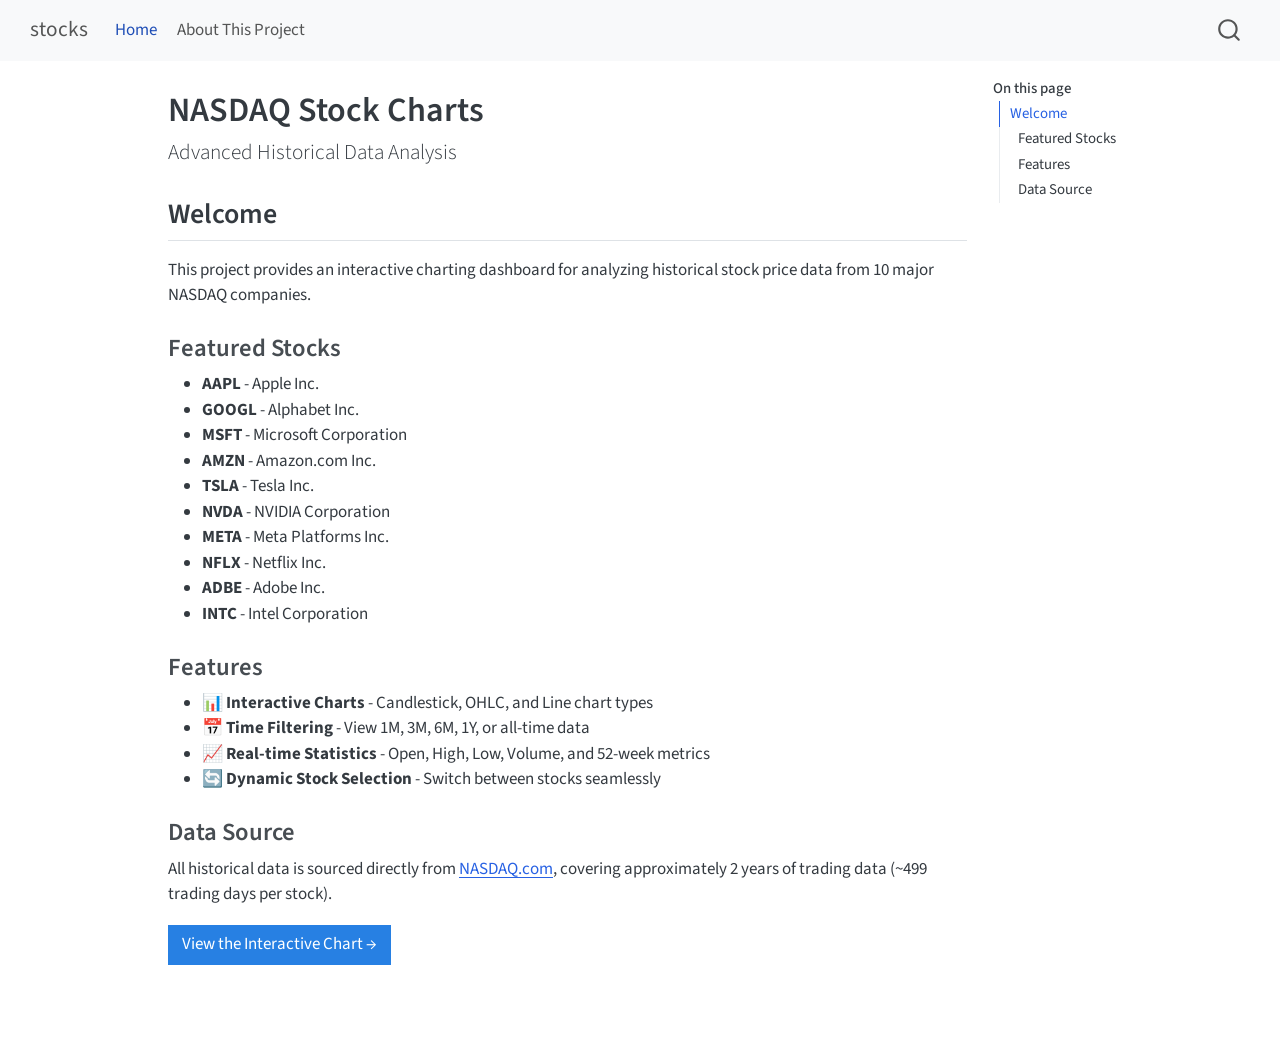
==== docs/index.html @ 2772f7f3 "Initial commit: Quarto website with stock charting dashboard" ====
<!DOCTYPE html>
<html xmlns="http://www.w3.org/1999/xhtml" lang="en" xml:lang="en"><head>

<meta charset="utf-8">
<meta name="generator" content="quarto-1.9.38">

<meta name="viewport" content="width=device-width, initial-scale=1.0, user-scalable=yes">


<title>NASDAQ Stock Charts – stocks</title>
<style>
/* Default styles provided by pandoc.
** See https://pandoc.org/MANUAL.html#variables-for-html for config info.
*/
code{white-space: pre-wrap;}
span.smallcaps{font-variant: small-caps;}
div.columns{display: flex; gap: min(4vw, 1.5em);}
div.column{flex: auto; overflow-x: auto;}
div.hanging-indent{margin-left: 1.5em; text-indent: -1.5em;}
ul.task-list{list-style: none;}
ul.task-list li input[type="checkbox"] {
  width: 0.8em;
  margin: 0 0.8em 0.2em -1em; /* quarto-specific, see https://github.com/quarto-dev/quarto-cli/issues/4556 */ 
  vertical-align: middle;
}
</style>


<script src="site_libs/quarto-nav/quarto-nav.js"></script>
<script src="site_libs/quarto-nav/headroom.min.js"></script>
<script src="site_libs/clipboard/clipboard.min.js"></script>
<script src="site_libs/quarto-search/autocomplete.umd.js"></script>
<script src="site_libs/quarto-search/fuse.min.js"></script>
<script src="site_libs/quarto-search/quarto-search.js"></script>
<meta name="quarto:offset" content="./">
<script src="site_libs/quarto-html/quarto.js" type="module"></script>
<script src="site_libs/quarto-html/tabsets/tabsets.js" type="module"></script>
<script src="site_libs/quarto-html/popper.min.js"></script>
<script src="site_libs/quarto-html/tippy.umd.min.js"></script>
<script src="site_libs/quarto-html/anchor.min.js"></script>
<link href="site_libs/quarto-html/tippy.css" rel="stylesheet">
<link href="site_libs/quarto-html/quarto-syntax-highlighting-15634bcf2e68342d4ad2dfa704d543f6.css" rel="stylesheet" id="quarto-text-highlighting-styles">
<script src="site_libs/bootstrap/bootstrap.min.js"></script>
<link href="site_libs/bootstrap/bootstrap-icons.css" rel="stylesheet">
<link href="site_libs/bootstrap/bootstrap-88cb2e4dfe34b2337e397212b10c4ae9.min.css" rel="stylesheet" append-hash="true" id="quarto-bootstrap" data-mode="light">
<script id="quarto-search-options" type="application/json">{
  "location": "navbar",
  "copy-button": false,
  "collapse-after": 3,
  "panel-placement": "end",
  "type": "overlay",
  "limit": 50,
  "keyboard-shortcut": [
    "f",
    "/",
    "s"
  ],
  "show-item-context": false,
  "language": {
    "search-no-results-text": "No results",
    "search-matching-documents-text": "matching documents",
    "search-copy-link-title": "Copy link to search",
    "search-hide-matches-text": "Hide additional matches",
    "search-more-match-text": "more match in this document",
    "search-more-matches-text": "more matches in this document",
    "search-clear-button-title": "Clear",
    "search-text-placeholder": "",
    "search-detached-cancel-button-title": "Cancel",
    "search-submit-button-title": "Submit",
    "search-label": "Search"
  }
}</script>


<link rel="stylesheet" href="styles.css">
</head>

<body class="nav-fixed quarto-light">

<div id="quarto-search-results"></div>
  <header id="quarto-header" class="headroom fixed-top">
    <nav class="navbar navbar-expand-lg " data-bs-theme="dark">
      <div class="navbar-container container-fluid">
      <div class="navbar-brand-container mx-auto">
    <a class="navbar-brand" href="./index.html">
    <span class="navbar-title">stocks</span>
    </a>
  </div>
            <div id="quarto-search" class="" title="Search"></div>
          <button class="navbar-toggler" type="button" data-bs-toggle="collapse" data-bs-target="#navbarCollapse" aria-controls="navbarCollapse" role="menu" aria-expanded="false" aria-label="Toggle navigation" onclick="if (window.quartoToggleHeadroom) { window.quartoToggleHeadroom(); }">
  <span class="navbar-toggler-icon"></span>
</button>
          <div class="collapse navbar-collapse" id="navbarCollapse">
            <ul class="navbar-nav navbar-nav-scroll me-auto">
  <li class="nav-item">
    <a class="nav-link active" href="./index.html" aria-current="page"> 
<span class="menu-text">Home</span></a>
  </li>  
  <li class="nav-item">
    <a class="nav-link" href="./about.html"> 
<span class="menu-text">About This Project</span></a>
  </li>  
</ul>
          </div> <!-- /navcollapse -->
            <div class="quarto-navbar-tools">
</div>
      </div> <!-- /container-fluid -->
    </nav>
</header>
<!-- content -->
<div id="quarto-content" class="quarto-container page-columns page-rows-contents page-layout-article page-navbar">
<!-- sidebar -->
<!-- margin-sidebar -->
    <div id="quarto-margin-sidebar" class="sidebar margin-sidebar">
        <nav id="TOC" role="doc-toc" class="toc-active">
    <h2 id="toc-title">On this page</h2>
   
  <ul>
  <li><a href="#welcome" id="toc-welcome" class="nav-link active" data-scroll-target="#welcome">Welcome</a>
  <ul class="collapse">
  <li><a href="#featured-stocks" id="toc-featured-stocks" class="nav-link" data-scroll-target="#featured-stocks">Featured Stocks</a></li>
  <li><a href="#features" id="toc-features" class="nav-link" data-scroll-target="#features">Features</a></li>
  <li><a href="#data-source" id="toc-data-source" class="nav-link" data-scroll-target="#data-source">Data Source</a></li>
  </ul></li>
  </ul>
</nav>
    </div>
<!-- main -->
<main class="content" id="quarto-document-content">

<header id="title-block-header" class="quarto-title-block default">
<div class="quarto-title">
<h1 class="title">NASDAQ Stock Charts</h1>
<p class="subtitle lead">Advanced Historical Data Analysis</p>
</div>



<div class="quarto-title-meta">

    
  
    
  </div>
  


</header>


<section id="welcome" class="level2">
<h2 class="anchored" data-anchor-id="welcome">Welcome</h2>
<p>This project provides an interactive charting dashboard for analyzing historical stock price data from 10 major NASDAQ companies.</p>
<section id="featured-stocks" class="level3">
<h3 class="anchored" data-anchor-id="featured-stocks">Featured Stocks</h3>
<ul>
<li><strong>AAPL</strong> - Apple Inc.</li>
<li><strong>GOOGL</strong> - Alphabet Inc.</li>
<li><strong>MSFT</strong> - Microsoft Corporation</li>
<li><strong>AMZN</strong> - Amazon.com Inc.</li>
<li><strong>TSLA</strong> - Tesla Inc.</li>
<li><strong>NVDA</strong> - NVIDIA Corporation</li>
<li><strong>META</strong> - Meta Platforms Inc.</li>
<li><strong>NFLX</strong> - Netflix Inc.</li>
<li><strong>ADBE</strong> - Adobe Inc.</li>
<li><strong>INTC</strong> - Intel Corporation</li>
</ul>
</section>
<section id="features" class="level3">
<h3 class="anchored" data-anchor-id="features">Features</h3>
<ul>
<li>📊 <strong>Interactive Charts</strong> - Candlestick, OHLC, and Line chart types</li>
<li>📅 <strong>Time Filtering</strong> - View 1M, 3M, 6M, 1Y, or all-time data</li>
<li>📈 <strong>Real-time Statistics</strong> - Open, High, Low, Volume, and 52-week metrics</li>
<li>🔄 <strong>Dynamic Stock Selection</strong> - Switch between stocks seamlessly</li>
</ul>
</section>
<section id="data-source" class="level3">
<h3 class="anchored" data-anchor-id="data-source">Data Source</h3>
<p>All historical data is sourced directly from <a href="https://www.nasdaq.com/market-activity/quotes/historical">NASDAQ.com</a>, covering approximately 2 years of trading data (~499 trading days per stock).</p>
<p><a href="chart.html" class="btn btn-primary">View the Interactive Chart →</a></p>


</section>
</section>

</main> <!-- /main -->
<script id="quarto-html-after-body" type="application/javascript">
  window.document.addEventListener("DOMContentLoaded", function (event) {
    const icon = "";
    const anchorJS = new window.AnchorJS();
    anchorJS.options = {
      placement: 'right',
      icon: icon
    };
    anchorJS.add('.anchored');
    const isCodeAnnotation = (el) => {
      for (const clz of el.classList) {
        if (clz.startsWith('code-annotation-')) {                     
          return true;
        }
      }
      return false;
    }
    const onCopySuccess = function(e) {
      // button target
      const button = e.trigger;
      // don't keep focus
      button.blur();
      // flash "checked"
      button.classList.add('code-copy-button-checked');
      var currentTitle = button.getAttribute("title");
      button.setAttribute("title", "Copied!");
      let tooltip;
      if (window.bootstrap) {
        button.setAttribute("data-bs-toggle", "tooltip");
        button.setAttribute("data-bs-placement", "left");
        button.setAttribute("data-bs-title", "Copied!");
        tooltip = new bootstrap.Tooltip(button, 
          { trigger: "manual", 
            customClass: "code-copy-button-tooltip",
            offset: [0, -8]});
        tooltip.show();    
      }
      setTimeout(function() {
        if (tooltip) {
          tooltip.hide();
          button.removeAttribute("data-bs-title");
          button.removeAttribute("data-bs-toggle");
          button.removeAttribute("data-bs-placement");
        }
        button.setAttribute("title", currentTitle);
        button.classList.remove('code-copy-button-checked');
      }, 1000);
      // clear code selection
      e.clearSelection();
    }
    const getTextToCopy = function(trigger) {
      const outerScaffold = trigger.parentElement.cloneNode(true);
      const codeEl = outerScaffold.querySelector('code');
      for (const childEl of codeEl.children) {
        if (isCodeAnnotation(childEl)) {
          childEl.remove();
        }
      }
      return codeEl.innerText;
    }
    const clipboard = new window.ClipboardJS('.code-copy-button:not([data-in-quarto-modal])', {
      text: getTextToCopy
    });
    clipboard.on('success', onCopySuccess);
    if (window.document.getElementById('quarto-embedded-source-code-modal')) {
      const clipboardModal = new window.ClipboardJS('.code-copy-button[data-in-quarto-modal]', {
        text: getTextToCopy,
        container: window.document.getElementById('quarto-embedded-source-code-modal')
      });
      clipboardModal.on('success', onCopySuccess);
    }
      var localhostRegex = new RegExp(/^(?:http|https):\/\/localhost\:?[0-9]*\//);
      var mailtoRegex = new RegExp(/^mailto:/);
        var filterRegex = new RegExp('/' + window.location.host + '/');
      var isInternal = (href) => {
          return filterRegex.test(href) || localhostRegex.test(href) || mailtoRegex.test(href);
      }
      // Inspect non-navigation links and adorn them if external
     var links = window.document.querySelectorAll('a[href]:not(.nav-link):not(.navbar-brand):not(.toc-action):not(.sidebar-link):not(.sidebar-item-toggle):not(.pagination-link):not(.no-external):not([aria-hidden]):not(.dropdown-item):not(.quarto-navigation-tool):not(.about-link)');
      for (var i=0; i<links.length; i++) {
        const link = links[i];
        if (!isInternal(link.href)) {
          // undo the damage that might have been done by quarto-nav.js in the case of
          // links that we want to consider external
          if (link.dataset.originalHref !== undefined) {
            link.href = link.dataset.originalHref;
          }
        }
      }
    function tippyHover(el, contentFn, onTriggerFn, onUntriggerFn) {
      const config = {
        allowHTML: true,
        maxWidth: 500,
        delay: 100,
        arrow: false,
        appendTo: function(el) {
            return el.parentElement;
        },
        interactive: true,
        interactiveBorder: 10,
        theme: 'quarto',
        placement: 'bottom-start',
      };
      if (contentFn) {
        config.content = contentFn;
      }
      if (onTriggerFn) {
        config.onTrigger = onTriggerFn;
      }
      if (onUntriggerFn) {
        config.onUntrigger = onUntriggerFn;
      }
      window.tippy(el, config); 
    }
    const noterefs = window.document.querySelectorAll('a[role="doc-noteref"]');
    for (var i=0; i<noterefs.length; i++) {
      const ref = noterefs[i];
      tippyHover(ref, function() {
        // use id or data attribute instead here
        let href = ref.getAttribute('data-footnote-href') || ref.getAttribute('href');
        try { href = new URL(href).hash; } catch {}
        const id = href.replace(/^#\/?/, "");
        const note = window.document.getElementById(id);
        if (note) {
          return note.innerHTML;
        } else {
          return "";
        }
      });
    }
    const xrefs = window.document.querySelectorAll('a.quarto-xref');
    const processXRef = (id, note) => {
      // Strip column container classes
      const stripColumnClz = (el) => {
        el.classList.remove("page-full", "page-columns");
        if (el.children) {
          for (const child of el.children) {
            stripColumnClz(child);
          }
        }
      }
      stripColumnClz(note)
      if (id === null || id.startsWith('sec-')) {
        // Special case sections, only their first couple elements
        const container = document.createElement("div");
        if (note.children && note.children.length > 2) {
          container.appendChild(note.children[0].cloneNode(true));
          for (let i = 1; i < note.children.length; i++) {
            const child = note.children[i];
            if (child.tagName === "P" && child.innerText === "") {
              continue;
            } else {
              container.appendChild(child.cloneNode(true));
              break;
            }
          }
          if (window.Quarto?.typesetMath) {
            window.Quarto.typesetMath(container);
          }
          return container.innerHTML
        } else {
          if (window.Quarto?.typesetMath) {
            window.Quarto.typesetMath(note);
          }
          return note.innerHTML;
        }
      } else {
        // Remove any anchor links if they are present
        const anchorLink = note.querySelector('a.anchorjs-link');
        if (anchorLink) {
          anchorLink.remove();
        }
        if (window.Quarto?.typesetMath) {
          window.Quarto.typesetMath(note);
        }
        if (note.classList.contains("callout")) {
          return note.outerHTML;
        } else {
          return note.innerHTML;
        }
      }
    }
    for (var i=0; i<xrefs.length; i++) {
      const xref = xrefs[i];
      tippyHover(xref, undefined, function(instance) {
        instance.disable();
        let url = xref.getAttribute('href');
        let hash = undefined; 
        if (url.startsWith('#')) {
          hash = url;
        } else {
          try { hash = new URL(url).hash; } catch {}
        }
        if (hash) {
          const id = hash.replace(/^#\/?/, "");
          const note = window.document.getElementById(id);
          if (note !== null) {
            try {
              const html = processXRef(id, note.cloneNode(true));
              instance.setContent(html);
            } finally {
              instance.enable();
              instance.show();
            }
          } else {
            // See if we can fetch this
            fetch(url.split('#')[0])
            .then(res => res.text())
            .then(html => {
              const parser = new DOMParser();
              const htmlDoc = parser.parseFromString(html, "text/html");
              const note = htmlDoc.getElementById(id);
              if (note !== null) {
                const html = processXRef(id, note);
                instance.setContent(html);
              } 
            }).finally(() => {
              instance.enable();
              instance.show();
            });
          }
        } else {
          // See if we can fetch a full url (with no hash to target)
          // This is a special case and we should probably do some content thinning / targeting
          fetch(url)
          .then(res => res.text())
          .then(html => {
            const parser = new DOMParser();
            const htmlDoc = parser.parseFromString(html, "text/html");
            const note = htmlDoc.querySelector('main.content');
            if (note !== null) {
              // This should only happen for chapter cross references
              // (since there is no id in the URL)
              // remove the first header
              if (note.children.length > 0 && note.children[0].tagName === "HEADER") {
                note.children[0].remove();
              }
              const html = processXRef(null, note);
              instance.setContent(html);
            } 
          }).finally(() => {
            instance.enable();
            instance.show();
          });
        }
      }, function(instance) {
      });
    }
        let selectedAnnoteEl;
        const selectorForAnnotation = ( cell, annotation) => {
          let cellAttr = 'data-code-cell="' + cell + '"';
          let lineAttr = 'data-code-annotation="' +  annotation + '"';
          const selector = 'span[' + cellAttr + '][' + lineAttr + ']';
          return selector;
        }
        const selectCodeLines = (annoteEl) => {
          const doc = window.document;
          const targetCell = annoteEl.getAttribute("data-target-cell");
          const targetAnnotation = annoteEl.getAttribute("data-target-annotation");
          const annoteSpan = window.document.querySelector(selectorForAnnotation(targetCell, targetAnnotation));
          const lines = annoteSpan.getAttribute("data-code-lines").split(",");
          const lineIds = lines.map((line) => {
            return targetCell + "-" + line;
          })
          let top = null;
          let height = null;
          let parent = null;
          if (lineIds.length > 0) {
              //compute the position of the single el (top and bottom and make a div)
              const el = window.document.getElementById(lineIds[0]);
              top = el.offsetTop;
              height = el.offsetHeight;
              parent = el.parentElement.parentElement;
            if (lineIds.length > 1) {
              const lastEl = window.document.getElementById(lineIds[lineIds.length - 1]);
              const bottom = lastEl.offsetTop + lastEl.offsetHeight;
              height = bottom - top;
            }
            if (top !== null && height !== null && parent !== null) {
              // cook up a div (if necessary) and position it 
              let div = window.document.getElementById("code-annotation-line-highlight");
              if (div === null) {
                div = window.document.createElement("div");
                div.setAttribute("id", "code-annotation-line-highlight");
                div.style.position = 'absolute';
                parent.appendChild(div);
              }
              div.style.top = top - 2 + "px";
              div.style.height = height + 4 + "px";
              div.style.left = 0;
              let gutterDiv = window.document.getElementById("code-annotation-line-highlight-gutter");
              if (gutterDiv === null) {
                gutterDiv = window.document.createElement("div");
                gutterDiv.setAttribute("id", "code-annotation-line-highlight-gutter");
                gutterDiv.style.position = 'absolute';
                const codeCell = window.document.getElementById(targetCell);
                const gutter = codeCell.querySelector('.code-annotation-gutter');
                gutter.appendChild(gutterDiv);
              }
              gutterDiv.style.top = top - 2 + "px";
              gutterDiv.style.height = height + 4 + "px";
            }
            selectedAnnoteEl = annoteEl;
          }
        };
        const unselectCodeLines = () => {
          const elementsIds = ["code-annotation-line-highlight", "code-annotation-line-highlight-gutter"];
          elementsIds.forEach((elId) => {
            const div = window.document.getElementById(elId);
            if (div) {
              div.remove();
            }
          });
          selectedAnnoteEl = undefined;
        };
          // Handle positioning of the toggle
      window.addEventListener(
        "resize",
        throttle(() => {
          elRect = undefined;
          if (selectedAnnoteEl) {
            selectCodeLines(selectedAnnoteEl);
          }
        }, 10)
      );
      function throttle(fn, ms) {
      let throttle = false;
      let timer;
        return (...args) => {
          if(!throttle) { // first call gets through
              fn.apply(this, args);
              throttle = true;
          } else { // all the others get throttled
              if(timer) clearTimeout(timer); // cancel #2
              timer = setTimeout(() => {
                fn.apply(this, args);
                timer = throttle = false;
              }, ms);
          }
        };
      }
        // Attach click handler to the DT
        const annoteDls = window.document.querySelectorAll('dt[data-target-cell]');
        for (const annoteDlNode of annoteDls) {
          annoteDlNode.addEventListener('click', (event) => {
            const clickedEl = event.target;
            if (clickedEl !== selectedAnnoteEl) {
              unselectCodeLines();
              const activeEl = window.document.querySelector('dt[data-target-cell].code-annotation-active');
              if (activeEl) {
                activeEl.classList.remove('code-annotation-active');
              }
              selectCodeLines(clickedEl);
              clickedEl.classList.add('code-annotation-active');
            } else {
              // Unselect the line
              unselectCodeLines();
              clickedEl.classList.remove('code-annotation-active');
            }
          });
        }
    const findCites = (el) => {
      const parentEl = el.parentElement;
      if (parentEl) {
        const cites = parentEl.dataset.cites;
        if (cites) {
          return {
            el,
            cites: cites.split(' ')
          };
        } else {
          return findCites(el.parentElement)
        }
      } else {
        return undefined;
      }
    };
    var bibliorefs = window.document.querySelectorAll('a[role="doc-biblioref"]');
    for (var i=0; i<bibliorefs.length; i++) {
      const ref = bibliorefs[i];
      const citeInfo = findCites(ref);
      if (citeInfo) {
        tippyHover(citeInfo.el, function() {
          var popup = window.document.createElement('div');
          citeInfo.cites.forEach(function(cite) {
            var citeDiv = window.document.createElement('div');
            citeDiv.classList.add('hanging-indent');
            citeDiv.classList.add('csl-entry');
            var biblioDiv = window.document.getElementById('ref-' + cite);
            if (biblioDiv) {
              citeDiv.innerHTML = biblioDiv.innerHTML;
            }
            popup.appendChild(citeDiv);
          });
          return popup.innerHTML;
        });
      }
    }
  });
  </script>
</div> <!-- /content -->




</body></html>
---- docs/site_libs/quarto-html/tippy.css ----
.tippy-box[data-animation=fade][data-state=hidden]{opacity:0}[data-tippy-root]{max-width:calc(100vw - 10px)}.tippy-box{position:relative;background-color:#333;color:#fff;border-radius:4px;font-size:14px;line-height:1.4;white-space:normal;outline:0;transition-property:transform,visibility,opacity}.tippy-box[data-placement^=top]>.tippy-arrow{bottom:0}.tippy-box[data-placement^=top]>.tippy-arrow:before{bottom:-7px;left:0;border-width:8px 8px 0;border-top-color:initial;transform-origin:center top}.tippy-box[data-placement^=bottom]>.tippy-arrow{top:0}.tippy-box[data-placement^=bottom]>.tippy-arrow:before{top:-7px;left:0;border-width:0 8px 8px;border-bottom-color:initial;transform-origin:center bottom}.tippy-box[data-placement^=left]>.tippy-arrow{right:0}.tippy-box[data-placement^=left]>.tippy-arrow:before{border-width:8px 0 8px 8px;border-left-color:initial;right:-7px;transform-origin:center left}.tippy-box[data-placement^=right]>.tippy-arrow{left:0}.tippy-box[data-placement^=right]>.tippy-arrow:before{left:-7px;border-width:8px 8px 8px 0;border-right-color:initial;transform-origin:center right}.tippy-box[data-inertia][data-state=visible]{transition-timing-function:cubic-bezier(.54,1.5,.38,1.11)}.tippy-arrow{width:16px;height:16px;color:#333}.tippy-arrow:before{content:"";position:absolute;border-color:transparent;border-style:solid}.tippy-content{position:relative;padding:5px 9px;z-index:1}
---- docs/site_libs/quarto-html/quarto-syntax-highlighting-15634bcf2e68342d4ad2dfa704d543f6.css ----
/* quarto syntax highlight colors */
:root {
  --quarto-hl-ot-color: #003B4F;
  --quarto-hl-at-color: #657422;
  --quarto-hl-ss-color: #20794D;
  --quarto-hl-an-color: #5E5E5E;
  --quarto-hl-fu-color: #4758AB;
  --quarto-hl-st-color: #20794D;
  --quarto-hl-cf-color: #003B4F;
  --quarto-hl-op-color: #5E5E5E;
  --quarto-hl-er-color: #AD0000;
  --quarto-hl-bn-color: #AD0000;
  --quarto-hl-al-color: #AD0000;
  --quarto-hl-va-color: #111111;
  --quarto-hl-bu-color: inherit;
  --quarto-hl-ex-color: inherit;
  --quarto-hl-pp-color: #AD0000;
  --quarto-hl-in-color: #5E5E5E;
  --quarto-hl-vs-color: #20794D;
  --quarto-hl-wa-color: #5E5E5E;
  --quarto-hl-do-color: #5E5E5E;
  --quarto-hl-im-color: #00769E;
  --quarto-hl-ch-color: #20794D;
  --quarto-hl-dt-color: #AD0000;
  --quarto-hl-fl-color: #AD0000;
  --quarto-hl-co-color: #5E5E5E;
  --quarto-hl-cv-color: #5E5E5E;
  --quarto-hl-cn-color: #8f5902;
  --quarto-hl-sc-color: #5E5E5E;
  --quarto-hl-dv-color: #AD0000;
  --quarto-hl-kw-color: #003B4F;
}

/* other quarto variables */
:root {
  --quarto-font-monospace: SFMono-Regular, Menlo, Monaco, Consolas, "Liberation Mono", "Courier New", monospace;
}

/* syntax highlight based on Pandoc's rules */
pre > code.sourceCode > span {
  color: #003B4F;
}

code.sourceCode > span {
  color: #003B4F;
}

div.sourceCode,
div.sourceCode pre.sourceCode {
  color: #003B4F;
}

/* Normal */
code span {
  color: #003B4F;
}

/* Alert */
code span.al {
  color: #AD0000;
  font-style: inherit;
}

/* Annotation */
code span.an {
  color: #5E5E5E;
  font-style: inherit;
}

/* Attribute */
code span.at {
  color: #657422;
  font-style: inherit;
}

/* BaseN */
code span.bn {
  color: #AD0000;
  font-style: inherit;
}

/* BuiltIn */
code span.bu {
  font-style: inherit;
}

/* ControlFlow */
code span.cf {
  color: #003B4F;
  font-weight: bold;
  font-style: inherit;
}

/* Char */
code span.ch {
  color: #20794D;
  font-style: inherit;
}

/* Constant */
code span.cn {
  color: #8f5902;
  font-style: inherit;
}

/* Comment */
code span.co {
  color: #5E5E5E;
  font-style: inherit;
}

/* CommentVar */
code span.cv {
  color: #5E5E5E;
  font-style: italic;
}

/* Documentation */
code span.do {
  color: #5E5E5E;
  font-style: italic;
}

/* DataType */
code span.dt {
  color: #AD0000;
  font-style: inherit;
}

/* DecVal */
code span.dv {
  color: #AD0000;
  font-style: inherit;
}

/* Error */
code span.er {
  color: #AD0000;
  font-style: inherit;
}

/* Extension */
code span.ex {
  font-style: inherit;
}

/* Float */
code span.fl {
  color: #AD0000;
  font-style: inherit;
}

/* Function */
code span.fu {
  color: #4758AB;
  font-style: inherit;
}

/* Import */
code span.im {
  color: #00769E;
  font-style: inherit;
}

/* Information */
code span.in {
  color: #5E5E5E;
  font-style: inherit;
}

/* Keyword */
code span.kw {
  color: #003B4F;
  font-weight: bold;
  font-style: inherit;
}

/* Operator */
code span.op {
  color: #5E5E5E;
  font-style: inherit;
}

/* Other */
code span.ot {
  color: #003B4F;
  font-style: inherit;
}

/* Preprocessor */
code span.pp {
  color: #AD0000;
  font-style: inherit;
}

/* SpecialChar */
code span.sc {
  color: #5E5E5E;
  font-style: inherit;
}

/* SpecialString */
code span.ss {
  color: #20794D;
  font-style: inherit;
}

/* String */
code span.st {
  color: #20794D;
  font-style: inherit;
}

/* Variable */
code span.va {
  color: #111111;
  font-style: inherit;
}

/* VerbatimString */
code span.vs {
  color: #20794D;
  font-style: inherit;
}

/* Warning */
code span.wa {
  color: #5E5E5E;
  font-style: italic;
}

.prevent-inlining {
  content: "</";
}

/*# sourceMappingURL=f23921c56f73e400b49028c9186a1aa0.css.map */
---- docs/styles.css ----
/* css styles */
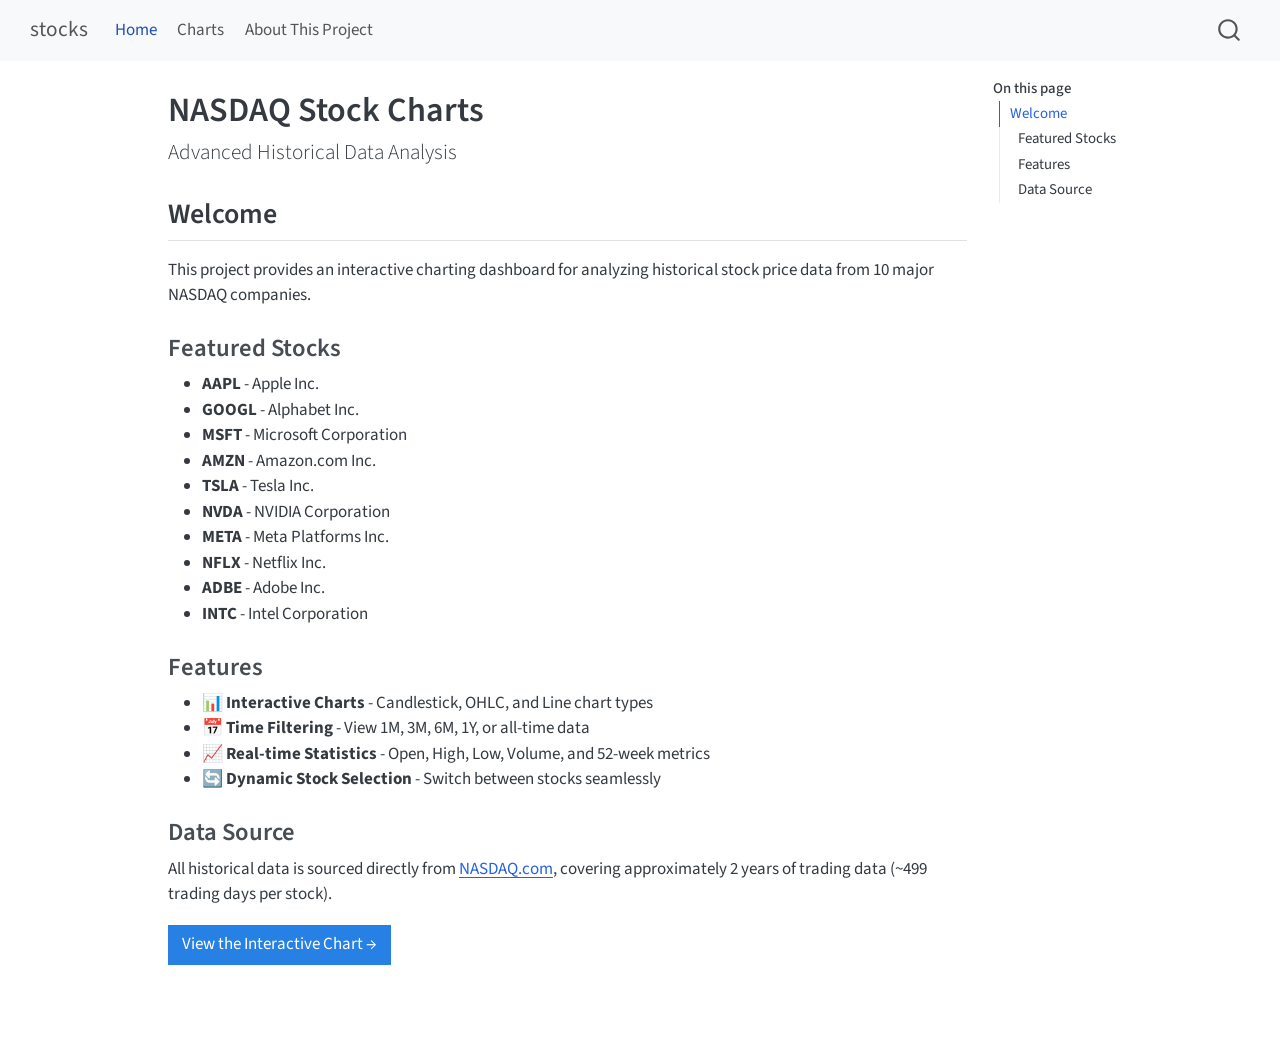
==== commit ce72c89d: "Add interactive charts as Quarto page" ====
--- a/docs/index.html
+++ b/docs/index.html
@@ -97,6 +97,10 @@
 <span class="menu-text">Home</span></a>
   </li>  
   <li class="nav-item">
+    <a class="nav-link" href="./charts.html"> 
+<span class="menu-text">Charts</span></a>
+  </li>  
+  <li class="nav-item">
     <a class="nav-link" href="./about.html"> 
 <span class="menu-text">About This Project</span></a>
   </li>  
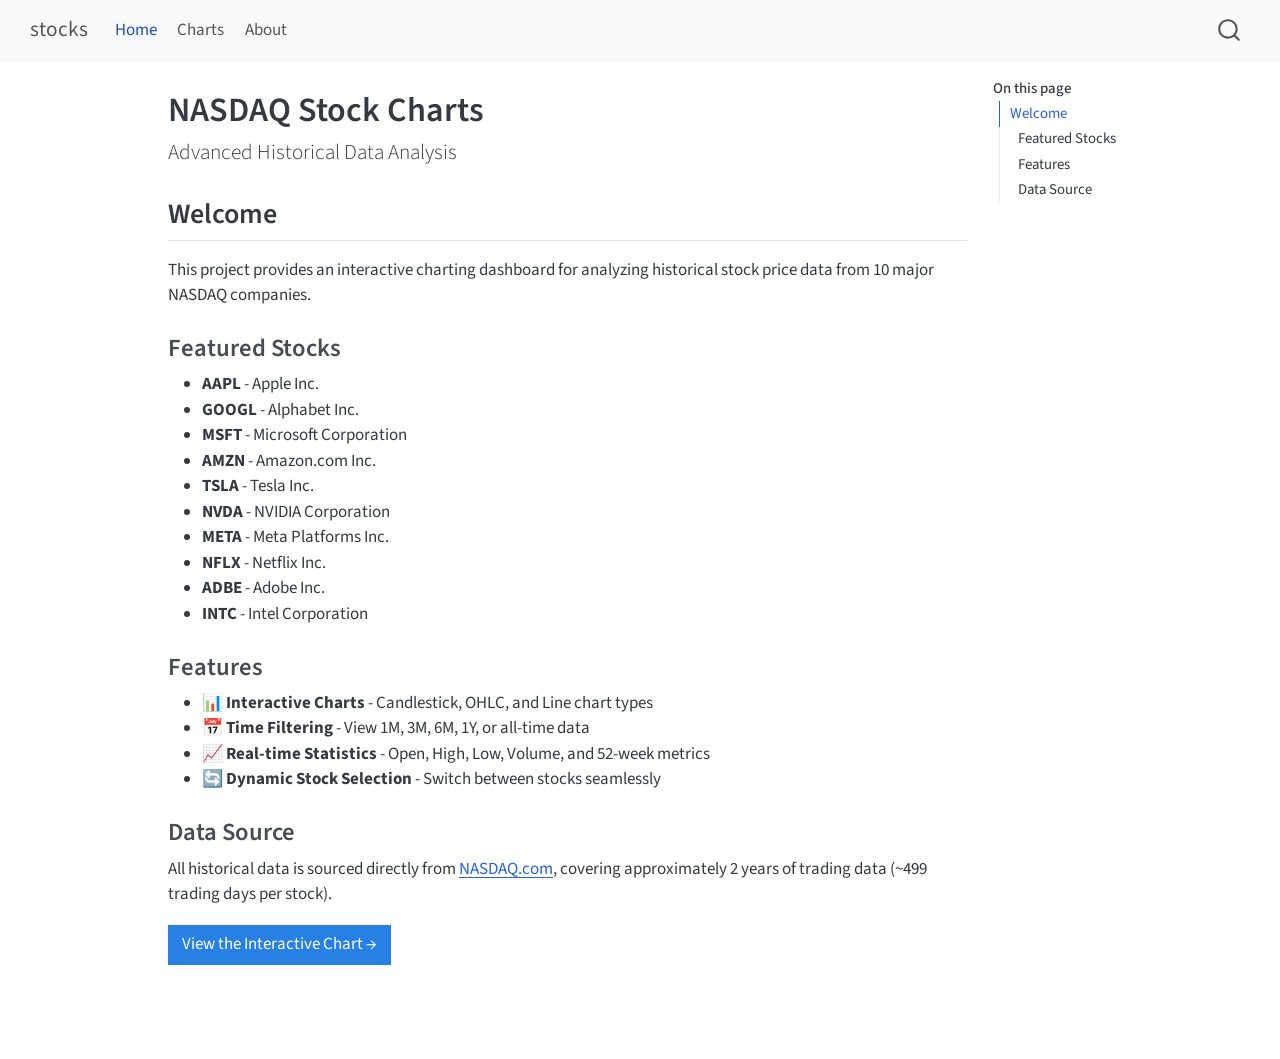
==== commit 3fdc9a23: "Fix navbar navigation on all pages" ====
--- a/docs/index.html
+++ b/docs/index.html
@@ -102,7 +102,7 @@
   </li>  
   <li class="nav-item">
     <a class="nav-link" href="./about.html"> 
-<span class="menu-text">About This Project</span></a>
+<span class="menu-text">About</span></a>
   </li>  
 </ul>
           </div> <!-- /navcollapse -->
@@ -182,7 +182,7 @@
 <section id="data-source" class="level3">
 <h3 class="anchored" data-anchor-id="data-source">Data Source</h3>
 <p>All historical data is sourced directly from <a href="https://www.nasdaq.com/market-activity/quotes/historical">NASDAQ.com</a>, covering approximately 2 years of trading data (~499 trading days per stock).</p>
-<p><a href="chart.html" class="btn btn-primary">View the Interactive Chart →</a></p>
+<p><a href="charts.html" class="btn btn-primary">View the Interactive Chart →</a></p>
 
 
 </section>
